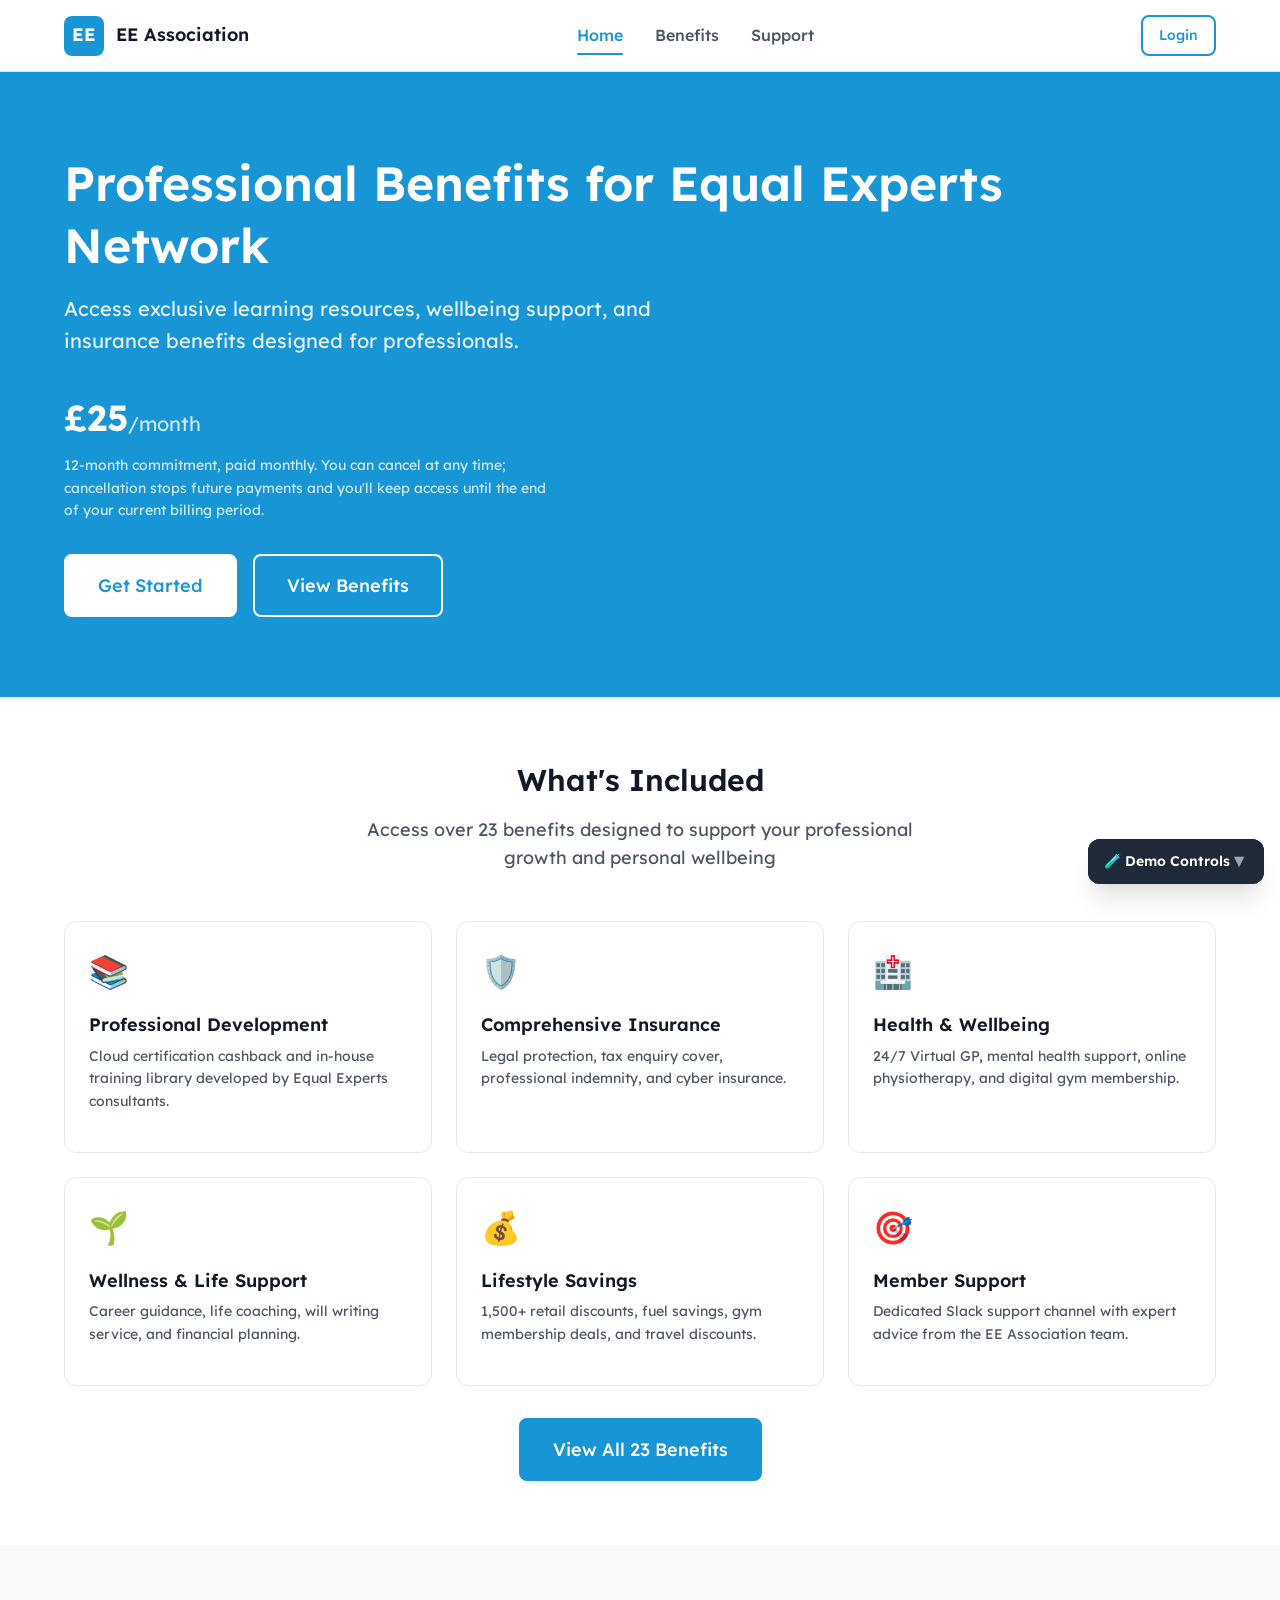
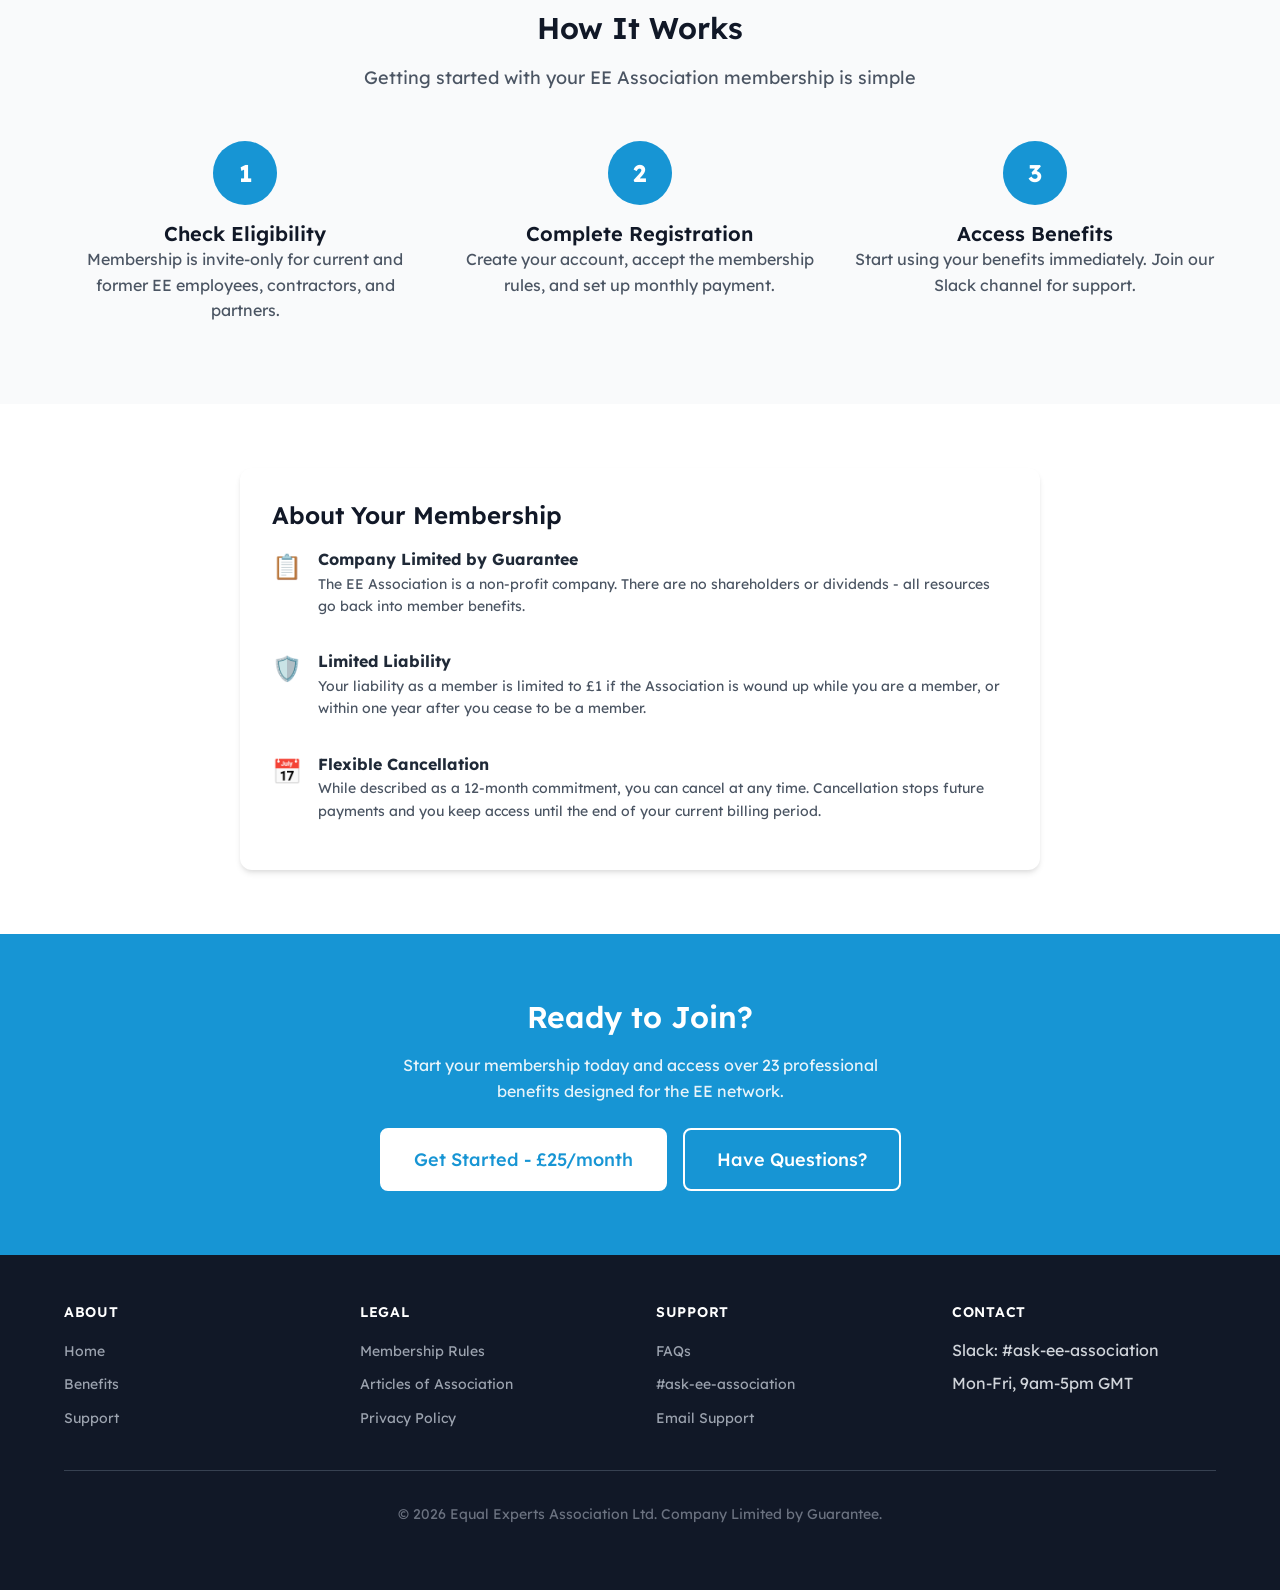
==== index.html @ b50eb5bd "Add files via upload" ====
<!DOCTYPE html>
<html lang="en">
<head>
  <meta charset="UTF-8">
  <meta name="viewport" content="width=device-width, initial-scale=1.0">
  <title>Equal Experts Association - Professional Benefits for EE Network</title>
  <link rel="stylesheet" href="css/main.css">
  <link rel="stylesheet" href="css/components.css">
</head>
<body>
  <!-- Navigation -->
  <nav class="nav">
    <div class="nav-container">
      <a href="index.html" class="nav-logo">
        <div class="nav-logo-icon">EE</div>
        <span>EE Association</span>
      </a>
      
      <button class="nav-toggle" aria-label="Toggle menu">
        <span></span>
        <span></span>
        <span></span>
      </button>
      
      <!-- Public Navigation -->
      <ul class="nav-menu" id="publicNav">
        <li><a href="index.html" class="nav-link active">Home</a></li>
        <li><a href="benefits.html" class="nav-link">Benefits</a></li>
        <li><a href="support.html" class="nav-link">Support</a></li>
      </ul>
      
      <!-- Member Navigation -->
      <ul class="nav-menu" id="memberNav" style="display: none;">
        <li><a href="dashboard.html" class="nav-link">Dashboard</a></li>
        <li><a href="benefits.html" class="nav-link">Benefits</a></li>
        <li><a href="account.html" class="nav-link">Account</a></li>
        <li><a href="support.html" class="nav-link">Support</a></li>
        <li id="adminLink" style="display: none;"><a href="admin.html" class="nav-link">Admin</a></li>
      </ul>
      
      <!-- Suspended Navigation -->
      <ul class="nav-menu" id="suspendedNav" style="display: none;">
        <li><a href="account.html" class="nav-link">Account</a></li>
        <li><a href="support.html" class="nav-link">Support</a></li>
      </ul>
      
      <div class="nav-actions" id="navActions">
        <a href="login.html" class="btn btn-secondary btn-sm">Login</a>
      </div>
    </div>
  </nav>

  <!-- Hero Section -->
  <section class="hero">
    <div class="container">
      <h1>Professional Benefits for Equal Experts Network</h1>
      <p class="subtitle">Access exclusive learning resources, wellbeing support, and insurance benefits designed for professionals.</p>
      
      <div class="hero-price">
        <span class="amount">£25</span><span class="period">/month</span>
        <p class="commitment">12-month commitment, paid monthly. You can cancel at any time; cancellation stops future payments and you'll keep access until the end of your current billing period.</p>
      </div>
      
      <div class="hero-actions">
        <a href="register.html" class="btn btn-white btn-lg">Get Started</a>
        <a href="benefits.html" class="btn btn-outline-white btn-lg">View Benefits</a>
      </div>
    </div>
  </section>

  <!-- Benefits Preview Section -->
  <section class="section" style="background: var(--white);">
    <div class="container">
      <div class="section-header">
        <h2>What's Included</h2>
        <p>Access over 23 benefits designed to support your professional growth and personal wellbeing</p>
      </div>
      
      <div class="grid grid-3" style="gap: var(--space-6);">
        <!-- Professional Development -->
        <div class="benefit-card">
          <div class="benefit-icon">📚</div>
          <h3 class="benefit-title">Professional Development</h3>
          <p class="benefit-description">Cloud certification cashback and in-house training library developed by Equal Experts consultants.</p>
        </div>
        
        <!-- Insurance -->
        <div class="benefit-card">
          <div class="benefit-icon">🛡️</div>
          <h3 class="benefit-title">Comprehensive Insurance</h3>
          <p class="benefit-description">Legal protection, tax enquiry cover, professional indemnity, and cyber insurance.</p>
        </div>
        
        <!-- Health & Wellbeing -->
        <div class="benefit-card">
          <div class="benefit-icon">🏥</div>
          <h3 class="benefit-title">Health & Wellbeing</h3>
          <p class="benefit-description">24/7 Virtual GP, mental health support, online physiotherapy, and digital gym membership.</p>
        </div>
        
        <!-- Wellness & Life Support -->
        <div class="benefit-card">
          <div class="benefit-icon">🌱</div>
          <h3 class="benefit-title">Wellness & Life Support</h3>
          <p class="benefit-description">Career guidance, life coaching, will writing service, and financial planning.</p>
        </div>
        
        <!-- Lifestyle Savings -->
        <div class="benefit-card">
          <div class="benefit-icon">💰</div>
          <h3 class="benefit-title">Lifestyle Savings</h3>
          <p class="benefit-description">1,500+ retail discounts, fuel savings, gym membership deals, and travel discounts.</p>
        </div>
        
        <!-- Member Support -->
        <div class="benefit-card">
          <div class="benefit-icon">🎯</div>
          <h3 class="benefit-title">Member Support</h3>
          <p class="benefit-description">Dedicated Slack support channel with expert advice from the EE Association team.</p>
        </div>
      </div>
      
      <div class="text-center mt-8">
        <a href="benefits.html" class="btn btn-primary btn-lg">View All 23 Benefits</a>
      </div>
    </div>
  </section>

  <!-- How It Works Section -->
  <section class="section" style="background: var(--gray-50);">
    <div class="container">
      <div class="section-header">
        <h2>How It Works</h2>
        <p>Getting started with your EE Association membership is simple</p>
      </div>
      
      <div class="grid grid-3" style="gap: var(--space-8);">
        <div class="text-center">
          <div style="width: 64px; height: 64px; background: var(--ee-blue); color: white; border-radius: var(--radius-full); display: flex; align-items: center; justify-content: center; margin: 0 auto var(--space-4); font-size: var(--font-size-2xl); font-weight: var(--font-bold);">1</div>
          <h4>Check Eligibility</h4>
          <p class="text-gray">Membership is invite-only for current and former EE employees, contractors, and partners.</p>
        </div>
        
        <div class="text-center">
          <div style="width: 64px; height: 64px; background: var(--ee-blue); color: white; border-radius: var(--radius-full); display: flex; align-items: center; justify-content: center; margin: 0 auto var(--space-4); font-size: var(--font-size-2xl); font-weight: var(--font-bold);">2</div>
          <h4>Complete Registration</h4>
          <p class="text-gray">Create your account, accept the membership rules, and set up monthly payment.</p>
        </div>
        
        <div class="text-center">
          <div style="width: 64px; height: 64px; background: var(--ee-blue); color: white; border-radius: var(--radius-full); display: flex; align-items: center; justify-content: center; margin: 0 auto var(--space-4); font-size: var(--font-size-2xl); font-weight: var(--font-bold);">3</div>
          <h4>Access Benefits</h4>
          <p class="text-gray">Start using your benefits immediately. Join our Slack channel for support.</p>
        </div>
      </div>
    </div>
  </section>

  <!-- Membership Info Section -->
  <section class="section" style="background: var(--white);">
    <div class="container">
      <div class="card" style="max-width: 800px; margin: 0 auto;">
        <div class="card-body" style="padding: var(--space-8);">
          <h3 class="mb-4">About Your Membership</h3>
          
          <div style="display: grid; gap: var(--space-4);">
            <div style="display: flex; gap: var(--space-4); align-items: flex-start;">
              <span style="font-size: 1.5rem;">📋</span>
              <div>
                <strong>Company Limited by Guarantee</strong>
                <p class="text-gray text-sm mb-0">The EE Association is a non-profit company. There are no shareholders or dividends - all resources go back into member benefits.</p>
              </div>
            </div>
            
            <div style="display: flex; gap: var(--space-4); align-items: flex-start;">
              <span style="font-size: 1.5rem;">🛡️</span>
              <div>
                <strong>Limited Liability</strong>
                <p class="text-gray text-sm mb-0">Your liability as a member is limited to £1 if the Association is wound up while you are a member, or within one year after you cease to be a member.</p>
              </div>
            </div>
            
            <div style="display: flex; gap: var(--space-4); align-items: flex-start;">
              <span style="font-size: 1.5rem;">📅</span>
              <div>
                <strong>Flexible Cancellation</strong>
                <p class="text-gray text-sm mb-0">While described as a 12-month commitment, you can cancel at any time. Cancellation stops future payments and you keep access until the end of your current billing period.</p>
              </div>
            </div>
          </div>
        </div>
      </div>
    </div>
  </section>

  <!-- CTA Section -->
  <section class="section" style="background: var(--ee-blue); color: var(--white); text-align: center;">
    <div class="container">
      <h2 style="color: white; margin-bottom: var(--space-4);">Ready to Join?</h2>
      <p style="opacity: 0.9; margin-bottom: var(--space-6); max-width: 500px; margin-left: auto; margin-right: auto;">Start your membership today and access over 23 professional benefits designed for the EE network.</p>
      <div style="display: flex; gap: var(--space-4); justify-content: center; flex-wrap: wrap;">
        <a href="register.html" class="btn btn-white btn-lg">Get Started - £25/month</a>
        <a href="support.html" class="btn btn-outline-white btn-lg">Have Questions?</a>
      </div>
    </div>
  </section>

  <!-- Footer -->
  <footer class="footer">
    <div class="container">
      <div class="footer-content">
        <div class="footer-section">
          <h4>About</h4>
          <ul class="footer-links">
            <li><a href="index.html">Home</a></li>
            <li><a href="benefits.html">Benefits</a></li>
            <li><a href="support.html">Support</a></li>
          </ul>
        </div>
        <div class="footer-section">
          <h4>Legal</h4>
          <ul class="footer-links">
            <li><a href="#">Membership Rules</a></li>
            <li><a href="#">Articles of Association</a></li>
            <li><a href="#">Privacy Policy</a></li>
          </ul>
        </div>
        <div class="footer-section">
          <h4>Support</h4>
          <ul class="footer-links">
            <li><a href="support.html">FAQs</a></li>
            <li><a href="#">#ask-ee-association</a></li>
            <li><a href="mailto:support@ee-association.com">Email Support</a></li>
          </ul>
        </div>
        <div class="footer-section">
          <h4>Contact</h4>
          <ul class="footer-links">
            <li>Slack: #ask-ee-association</li>
            <li>Mon-Fri, 9am-5pm GMT</li>
          </ul>
        </div>
      </div>
      <div class="footer-bottom">
        <p>&copy; 2026 Equal Experts Association Ltd. Company Limited by Guarantee.</p>
      </div>
    </div>
  </footer>

  <!-- Scripts -->
  <script src="js/mock-data.js"></script>
  <script src="js/store.js"></script>
  <script src="js/auth.js"></script>
  <script src="js/nav.js"></script>
  <script src="js/demo-controls.js"></script>
</body>
</html>
---- css/main.css ----
/* ==========================================================================
   Equal Experts Association - Design System
   Primary Color: #1795D4 (EE Blue)
   Typography: Lexend font family
   ========================================================================== */

/* Google Fonts Import */
@import url('https://fonts.googleapis.com/css2?family=Lexend:wght@300;400;500;600;700&display=swap');

/* CSS Variables */
:root {
  /* Brand Colors */
  --ee-blue: #1795D4;
  --ee-blue-dark: #1276a8;
  --ee-blue-light: #e8f4fb;
  --ee-blue-hover: #1580bc;
  
  /* Status Colors */
  --status-active: #1a1a1a;
  --status-active-text: #ffffff;
  --status-past-due: #fbbf24;
  --status-past-due-text: #1a1a1a;
  --status-suspended: #ef4444;
  --status-suspended-text: #ffffff;
  --status-cancelled: #6b7280;
  --status-cancelled-text: #ffffff;
  --status-inactive: #9ca3af;
  --status-inactive-text: #ffffff;
  
  /* Neutral Colors */
  --white: #ffffff;
  --gray-50: #f9fafb;
  --gray-100: #f3f4f6;
  --gray-200: #e5e7eb;
  --gray-300: #d1d5db;
  --gray-400: #9ca3af;
  --gray-500: #6b7280;
  --gray-600: #4b5563;
  --gray-700: #374151;
  --gray-800: #1f2937;
  --gray-900: #111827;
  --black: #000000;
  
  /* Semantic Colors */
  --success: #10b981;
  --success-light: #d1fae5;
  --warning: #f59e0b;
  --warning-light: #fef3c7;
  --error: #ef4444;
  --error-light: #fee2e2;
  --info: #3b82f6;
  --info-light: #dbeafe;
  
  /* Typography */
  --font-family: 'Lexend', -apple-system, BlinkMacSystemFont, 'Segoe UI', sans-serif;
  --font-size-xs: 0.75rem;
  --font-size-sm: 0.875rem;
  --font-size-base: 1rem;
  --font-size-lg: 1.125rem;
  --font-size-xl: 1.25rem;
  --font-size-2xl: 1.5rem;
  --font-size-3xl: 1.875rem;
  --font-size-4xl: 2.25rem;
  --font-size-5xl: 3rem;
  
  /* Font Weights */
  --font-light: 300;
  --font-normal: 400;
  --font-medium: 500;
  --font-semibold: 600;
  --font-bold: 700;
  
  /* Spacing */
  --space-1: 0.25rem;
  --space-2: 0.5rem;
  --space-3: 0.75rem;
  --space-4: 1rem;
  --space-5: 1.25rem;
  --space-6: 1.5rem;
  --space-8: 2rem;
  --space-10: 2.5rem;
  --space-12: 3rem;
  --space-16: 4rem;
  --space-20: 5rem;
  --space-24: 6rem;
  
  /* Border Radius */
  --radius-sm: 0.25rem;
  --radius-md: 0.375rem;
  --radius-lg: 0.5rem;
  --radius-xl: 0.75rem;
  --radius-2xl: 1rem;
  --radius-full: 9999px;
  
  /* Shadows */
  --shadow-sm: 0 1px 2px 0 rgba(0, 0, 0, 0.05);
  --shadow-md: 0 4px 6px -1px rgba(0, 0, 0, 0.1), 0 2px 4px -1px rgba(0, 0, 0, 0.06);
  --shadow-lg: 0 10px 15px -3px rgba(0, 0, 0, 0.1), 0 4px 6px -2px rgba(0, 0, 0, 0.05);
  --shadow-xl: 0 20px 25px -5px rgba(0, 0, 0, 0.1), 0 10px 10px -5px rgba(0, 0, 0, 0.04);
  
  /* Transitions */
  --transition-fast: 150ms ease;
  --transition-base: 200ms ease;
  --transition-slow: 300ms ease;
  
  /* Layout */
  --max-width: 1200px;
  --nav-height: 72px;
}

/* Reset & Base Styles */
*, *::before, *::after {
  box-sizing: border-box;
  margin: 0;
  padding: 0;
}

html {
  font-size: 16px;
  scroll-behavior: smooth;
}

body {
  font-family: var(--font-family);
  font-size: var(--font-size-base);
  font-weight: var(--font-normal);
  line-height: 1.6;
  color: var(--gray-800);
  background-color: var(--gray-50);
  min-height: 100vh;
}

/* Typography */
h1, h2, h3, h4, h5, h6 {
  font-weight: var(--font-semibold);
  line-height: 1.3;
  color: var(--gray-900);
}

h1 { font-size: var(--font-size-4xl); }
h2 { font-size: var(--font-size-3xl); }
h3 { font-size: var(--font-size-2xl); }
h4 { font-size: var(--font-size-xl); }
h5 { font-size: var(--font-size-lg); }
h6 { font-size: var(--font-size-base); }

p {
  margin-bottom: var(--space-4);
}

a {
  color: var(--ee-blue);
  text-decoration: none;
  transition: color var(--transition-fast);
}

a:hover {
  color: var(--ee-blue-dark);
  text-decoration: underline;
}

/* Container */
.container {
  width: 100%;
  max-width: var(--max-width);
  margin: 0 auto;
  padding: 0 var(--space-6);
}

/* Navigation */
.nav {
  position: sticky;
  top: 0;
  background: var(--white);
  border-bottom: 1px solid var(--gray-200);
  height: var(--nav-height);
  z-index: 100;
}

.nav-container {
  display: flex;
  align-items: center;
  justify-content: space-between;
  height: 100%;
  max-width: var(--max-width);
  margin: 0 auto;
  padding: 0 var(--space-6);
}

.nav-logo {
  display: flex;
  align-items: center;
  gap: var(--space-3);
  font-size: var(--font-size-lg);
  font-weight: var(--font-semibold);
  color: var(--gray-900);
  text-decoration: none;
}

.nav-logo:hover {
  text-decoration: none;
  color: var(--gray-900);
}

.nav-logo-icon {
  width: 40px;
  height: 40px;
  background: var(--ee-blue);
  border-radius: var(--radius-lg);
  display: flex;
  align-items: center;
  justify-content: center;
  color: white;
  font-weight: var(--font-bold);
  font-size: var(--font-size-lg);
}

.nav-menu {
  display: flex;
  align-items: center;
  gap: var(--space-8);
  list-style: none;
}

.nav-link {
  color: var(--gray-600);
  font-weight: var(--font-medium);
  padding: var(--space-2) 0;
  position: relative;
  text-decoration: none;
}

.nav-link:hover,
.nav-link.active {
  color: var(--ee-blue);
  text-decoration: none;
}

.nav-link.active::after {
  content: '';
  position: absolute;
  bottom: -2px;
  left: 0;
  right: 0;
  height: 2px;
  background: var(--ee-blue);
  border-radius: var(--radius-full);
}

.nav-actions {
  display: flex;
  align-items: center;
  gap: var(--space-4);
}

/* Mobile Navigation */
.nav-toggle {
  display: none;
  background: none;
  border: none;
  cursor: pointer;
  padding: var(--space-2);
}

.nav-toggle span {
  display: block;
  width: 24px;
  height: 2px;
  background: var(--gray-700);
  margin: 6px 0;
  transition: var(--transition-base);
}

@media (max-width: 768px) {
  .nav-toggle {
    display: block;
  }
  
  .nav-menu {
    display: none;
    position: absolute;
    top: var(--nav-height);
    left: 0;
    right: 0;
    background: var(--white);
    flex-direction: column;
    padding: var(--space-4);
    border-bottom: 1px solid var(--gray-200);
    box-shadow: var(--shadow-lg);
  }
  
  .nav-menu.active {
    display: flex;
  }
  
  .nav-actions {
    display: none;
  }
  
  .nav-actions.active {
    display: flex;
    flex-direction: column;
    width: 100%;
    padding: var(--space-4);
    border-top: 1px solid var(--gray-200);
  }
}

/* Page Layout */
.page {
  min-height: calc(100vh - var(--nav-height));
}

.page-header {
  background: var(--white);
  border-bottom: 1px solid var(--gray-200);
  padding: var(--space-8) 0;
}

.page-header h1 {
  margin-bottom: var(--space-2);
}

.page-header .subtitle {
  color: var(--gray-600);
  font-size: var(--font-size-lg);
}

.page-content {
  padding: var(--space-8) 0;
}

/* Sections */
.section {
  padding: var(--space-16) 0;
}

.section-header {
  text-align: center;
  margin-bottom: var(--space-12);
}

.section-header h2 {
  margin-bottom: var(--space-4);
}

.section-header p {
  color: var(--gray-600);
  font-size: var(--font-size-lg);
  max-width: 600px;
  margin: 0 auto;
}

/* Footer */
.footer {
  background: var(--gray-900);
  color: var(--gray-300);
  padding: var(--space-12) 0;
  margin-top: auto;
}

.footer-content {
  display: grid;
  grid-template-columns: repeat(auto-fit, minmax(200px, 1fr));
  gap: var(--space-8);
}

.footer-section h4 {
  color: var(--white);
  margin-bottom: var(--space-4);
  font-size: var(--font-size-sm);
  text-transform: uppercase;
  letter-spacing: 0.05em;
}

.footer-links {
  list-style: none;
}

.footer-links li {
  margin-bottom: var(--space-2);
}

.footer-links a {
  color: var(--gray-400);
  font-size: var(--font-size-sm);
}

.footer-links a:hover {
  color: var(--white);
}

.footer-bottom {
  margin-top: var(--space-8);
  padding-top: var(--space-8);
  border-top: 1px solid var(--gray-700);
  text-align: center;
  font-size: var(--font-size-sm);
  color: var(--gray-500);
}

/* Utility Classes */
.text-center { text-align: center; }
.text-left { text-align: left; }
.text-right { text-align: right; }

.text-sm { font-size: var(--font-size-sm); }
.text-base { font-size: var(--font-size-base); }
.text-lg { font-size: var(--font-size-lg); }
.text-xl { font-size: var(--font-size-xl); }

.text-gray { color: var(--gray-600); }
.text-muted { color: var(--gray-500); }
.text-white { color: var(--white); }
.text-blue { color: var(--ee-blue); }
.text-success { color: var(--success); }
.text-warning { color: var(--warning); }
.text-error { color: var(--error); }

.font-light { font-weight: var(--font-light); }
.font-normal { font-weight: var(--font-normal); }
.font-medium { font-weight: var(--font-medium); }
.font-semibold { font-weight: var(--font-semibold); }
.font-bold { font-weight: var(--font-bold); }

.mt-1 { margin-top: var(--space-1); }
.mt-2 { margin-top: var(--space-2); }
.mt-4 { margin-top: var(--space-4); }
.mt-6 { margin-top: var(--space-6); }
.mt-8 { margin-top: var(--space-8); }

.mb-1 { margin-bottom: var(--space-1); }
.mb-2 { margin-bottom: var(--space-2); }
.mb-4 { margin-bottom: var(--space-4); }
.mb-6 { margin-bottom: var(--space-6); }
.mb-8 { margin-bottom: var(--space-8); }

.hidden { display: none !important; }
.visible { display: block !important; }

.sr-only {
  position: absolute;
  width: 1px;
  height: 1px;
  padding: 0;
  margin: -1px;
  overflow: hidden;
  clip: rect(0, 0, 0, 0);
  white-space: nowrap;
  border: 0;
}
---- css/components.css ----
/* ==========================================================================
   Equal Experts Association - UI Components
   ========================================================================== */

/* ==========================================================================
   Buttons
   ========================================================================== */

.btn {
  display: inline-flex;
  align-items: center;
  justify-content: center;
  gap: var(--space-2);
  padding: var(--space-3) var(--space-6);
  font-family: var(--font-family);
  font-size: var(--font-size-base);
  font-weight: var(--font-medium);
  line-height: 1.5;
  text-decoration: none;
  border: 2px solid transparent;
  border-radius: var(--radius-lg);
  cursor: pointer;
  transition: all var(--transition-fast);
  white-space: nowrap;
}

.btn:hover {
  text-decoration: none;
}

.btn:disabled {
  opacity: 0.6;
  cursor: not-allowed;
}

/* Primary Button */
.btn-primary {
  background: var(--ee-blue);
  color: var(--white);
  border-color: var(--ee-blue);
}

.btn-primary:hover:not(:disabled) {
  background: var(--ee-blue-dark);
  border-color: var(--ee-blue-dark);
  color: var(--white);
}

/* Secondary Button */
.btn-secondary {
  background: var(--white);
  color: var(--ee-blue);
  border-color: var(--ee-blue);
}

.btn-secondary:hover:not(:disabled) {
  background: var(--ee-blue-light);
  color: var(--ee-blue);
}

/* Outline Button */
.btn-outline {
  background: transparent;
  color: var(--gray-700);
  border-color: var(--gray-300);
}

.btn-outline:hover:not(:disabled) {
  background: var(--gray-100);
  border-color: var(--gray-400);
  color: var(--gray-700);
}

/* White Button (for dark backgrounds) */
.btn-white {
  background: var(--white);
  color: var(--ee-blue);
  border-color: var(--white);
}

.btn-white:hover:not(:disabled) {
  background: var(--gray-100);
  border-color: var(--gray-100);
  color: var(--ee-blue);
}

/* Outline White Button */
.btn-outline-white {
  background: transparent;
  color: var(--white);
  border-color: var(--white);
}

.btn-outline-white:hover:not(:disabled) {
  background: rgba(255, 255, 255, 0.1);
  color: var(--white);
}

/* Danger Button */
.btn-danger {
  background: var(--error);
  color: var(--white);
  border-color: var(--error);
}

.btn-danger:hover:not(:disabled) {
  background: #dc2626;
  border-color: #dc2626;
  color: var(--white);
}

/* Button Sizes */
.btn-sm {
  padding: var(--space-2) var(--space-4);
  font-size: var(--font-size-sm);
}

.btn-lg {
  padding: var(--space-4) var(--space-8);
  font-size: var(--font-size-lg);
}

.btn-block {
  display: flex;
  width: 100%;
}

/* ==========================================================================
   Cards
   ========================================================================== */

.card {
  background: var(--white);
  border-radius: var(--radius-xl);
  box-shadow: var(--shadow-md);
  overflow: hidden;
}

.card-header {
  padding: var(--space-6);
  border-bottom: 1px solid var(--gray-200);
}

.card-header h3 {
  margin: 0;
}

.card-body {
  padding: var(--space-6);
}

.card-footer {
  padding: var(--space-6);
  border-top: 1px solid var(--gray-200);
  background: var(--gray-50);
}

/* Card Variants */
.card-bordered {
  box-shadow: none;
  border: 1px solid var(--gray-200);
}

.card-flat {
  box-shadow: none;
  background: var(--gray-50);
}

/* ==========================================================================
   Status Badges
   ========================================================================== */

.badge {
  display: inline-flex;
  align-items: center;
  padding: var(--space-1) var(--space-3);
  font-size: var(--font-size-xs);
  font-weight: var(--font-semibold);
  text-transform: uppercase;
  letter-spacing: 0.05em;
  border-radius: var(--radius-full);
}

.badge-active {
  background: var(--status-active);
  color: var(--status-active-text);
}

.badge-past-due {
  background: var(--status-past-due);
  color: var(--status-past-due-text);
}

.badge-suspended {
  background: var(--status-suspended);
  color: var(--status-suspended-text);
}

.badge-cancelled {
  background: var(--status-cancelled);
  color: var(--status-cancelled-text);
}

.badge-inactive {
  background: var(--status-inactive);
  color: var(--status-inactive-text);
}

.badge-info {
  background: var(--info-light);
  color: var(--info);
}

.badge-success {
  background: var(--success-light);
  color: var(--success);
}

.badge-warning {
  background: var(--warning-light);
  color: var(--warning);
}

.badge-error {
  background: var(--error-light);
  color: var(--error);
}

/* ==========================================================================
   Forms
   ========================================================================== */

.form-group {
  margin-bottom: var(--space-6);
}

.form-label {
  display: block;
  margin-bottom: var(--space-2);
  font-weight: var(--font-medium);
  color: var(--gray-700);
}

.form-label .required {
  color: var(--error);
  margin-left: var(--space-1);
}

.form-input,
.form-select,
.form-textarea {
  width: 100%;
  padding: var(--space-3) var(--space-4);
  font-family: var(--font-family);
  font-size: var(--font-size-base);
  color: var(--gray-800);
  background: var(--white);
  border: 1px solid var(--gray-300);
  border-radius: var(--radius-lg);
  transition: border-color var(--transition-fast), box-shadow var(--transition-fast);
}

.form-input:focus,
.form-select:focus,
.form-textarea:focus {
  outline: none;
  border-color: var(--ee-blue);
  box-shadow: 0 0 0 3px rgba(23, 149, 212, 0.15);
}

.form-input::placeholder {
  color: var(--gray-400);
}

.form-input.error,
.form-select.error,
.form-textarea.error {
  border-color: var(--error);
}

.form-input.error:focus,
.form-select.error:focus,
.form-textarea.error:focus {
  box-shadow: 0 0 0 3px rgba(239, 68, 68, 0.15);
}

.form-textarea {
  min-height: 120px;
  resize: vertical;
}

.form-select {
  appearance: none;
  background-image: url("data:image/svg+xml,%3Csvg xmlns='http://www.w3.org/2000/svg' width='12' height='12' viewBox='0 0 12 12'%3E%3Cpath fill='%236b7280' d='M2 4l4 4 4-4'/%3E%3C/svg%3E");
  background-repeat: no-repeat;
  background-position: right var(--space-4) center;
  padding-right: var(--space-10);
}

.form-hint {
  margin-top: var(--space-2);
  font-size: var(--font-size-sm);
  color: var(--gray-500);
}

.form-error {
  margin-top: var(--space-2);
  font-size: var(--font-size-sm);
  color: var(--error);
}

/* Checkbox & Radio */
.form-check {
  display: flex;
  align-items: flex-start;
  gap: var(--space-3);
  margin-bottom: var(--space-3);
}

.form-check-input {
  width: 20px;
  height: 20px;
  margin-top: 2px;
  accent-color: var(--ee-blue);
  cursor: pointer;
  flex-shrink: 0;
}

.form-check-label {
  font-size: var(--font-size-base);
  color: var(--gray-700);
  cursor: pointer;
  line-height: 1.5;
}

/* Password Toggle */
.password-wrapper {
  position: relative;
}

.password-toggle {
  position: absolute;
  right: var(--space-4);
  top: 50%;
  transform: translateY(-50%);
  background: none;
  border: none;
  color: var(--gray-500);
  cursor: pointer;
  padding: var(--space-1);
}

.password-toggle:hover {
  color: var(--gray-700);
}

/* Form Row */
.form-row {
  display: grid;
  grid-template-columns: repeat(auto-fit, minmax(200px, 1fr));
  gap: var(--space-6);
}

/* ==========================================================================
   Alerts
   ========================================================================== */

.alert {
  display: flex;
  align-items: flex-start;
  gap: var(--space-3);
  padding: var(--space-4) var(--space-5);
  border-radius: var(--radius-lg);
  margin-bottom: var(--space-4);
}

.alert-icon {
  font-size: var(--font-size-xl);
  flex-shrink: 0;
}

.alert-content {
  flex: 1;
}

.alert-title {
  font-weight: var(--font-semibold);
  margin-bottom: var(--space-1);
}

.alert-message {
  font-size: var(--font-size-sm);
  margin: 0;
}

.alert-info {
  background: var(--info-light);
  color: var(--gray-800);
  border: 1px solid #93c5fd;
}

.alert-success {
  background: var(--success-light);
  color: var(--gray-800);
  border: 1px solid #6ee7b7;
}

.alert-warning {
  background: var(--warning-light);
  color: var(--gray-800);
  border: 1px solid #fcd34d;
}

.alert-error {
  background: var(--error-light);
  color: var(--gray-800);
  border: 1px solid #fca5a5;
}

/* ==========================================================================
   Tables
   ========================================================================== */

.table-wrapper {
  overflow-x: auto;
  border-radius: var(--radius-lg);
  border: 1px solid var(--gray-200);
}

.table {
  width: 100%;
  border-collapse: collapse;
  background: var(--white);
}

.table th,
.table td {
  padding: var(--space-4);
  text-align: left;
  border-bottom: 1px solid var(--gray-200);
}

.table th {
  background: var(--gray-50);
  font-weight: var(--font-semibold);
  font-size: var(--font-size-sm);
  color: var(--gray-600);
  text-transform: uppercase;
  letter-spacing: 0.05em;
}

.table tr:last-child td {
  border-bottom: none;
}

.table tr:hover {
  background: var(--gray-50);
}

.table-striped tr:nth-child(even) {
  background: var(--gray-50);
}

/* ==========================================================================
   Tabs
   ========================================================================== */

.tabs {
  border-bottom: 1px solid var(--gray-200);
  display: flex;
  gap: var(--space-1);
  overflow-x: auto;
}

.tab {
  padding: var(--space-4) var(--space-6);
  font-weight: var(--font-medium);
  color: var(--gray-500);
  background: none;
  border: none;
  border-bottom: 2px solid transparent;
  cursor: pointer;
  transition: all var(--transition-fast);
  white-space: nowrap;
}

.tab:hover {
  color: var(--gray-700);
}

.tab.active {
  color: var(--ee-blue);
  border-bottom-color: var(--ee-blue);
}

.tab-content {
  display: none;
  padding: var(--space-6) 0;
}

.tab-content.active {
  display: block;
}

/* ==========================================================================
   Accordion / FAQ
   ========================================================================== */

.accordion {
  border: 1px solid var(--gray-200);
  border-radius: var(--radius-lg);
  overflow: hidden;
}

.accordion-item {
  border-bottom: 1px solid var(--gray-200);
}

.accordion-item:last-child {
  border-bottom: none;
}

.accordion-header {
  width: 100%;
  display: flex;
  align-items: center;
  justify-content: space-between;
  padding: var(--space-5) var(--space-6);
  background: var(--white);
  border: none;
  cursor: pointer;
  text-align: left;
  font-family: var(--font-family);
  font-size: var(--font-size-base);
  font-weight: var(--font-medium);
  color: var(--gray-800);
  transition: background var(--transition-fast);
}

.accordion-header:hover {
  background: var(--gray-50);
}

.accordion-icon {
  font-size: var(--font-size-lg);
  color: var(--gray-400);
  transition: transform var(--transition-fast);
}

.accordion-item.active .accordion-icon {
  transform: rotate(180deg);
}

.accordion-body {
  display: none;
  padding: 0 var(--space-6) var(--space-5);
  color: var(--gray-600);
}

.accordion-item.active .accordion-body {
  display: block;
}

/* ==========================================================================
   Modal
   ========================================================================== */

.modal-overlay {
  position: fixed;
  inset: 0;
  background: rgba(0, 0, 0, 0.5);
  display: flex;
  align-items: center;
  justify-content: center;
  padding: var(--space-4);
  z-index: 1000;
  opacity: 0;
  visibility: hidden;
  transition: all var(--transition-base);
}

.modal-overlay.active {
  opacity: 1;
  visibility: visible;
}

.modal {
  background: var(--white);
  border-radius: var(--radius-xl);
  box-shadow: var(--shadow-xl);
  max-width: 500px;
  width: 100%;
  max-height: 90vh;
  overflow: auto;
  transform: translateY(-20px);
  transition: transform var(--transition-base);
}

.modal-overlay.active .modal {
  transform: translateY(0);
}

.modal-header {
  display: flex;
  align-items: center;
  justify-content: space-between;
  padding: var(--space-5) var(--space-6);
  border-bottom: 1px solid var(--gray-200);
}

.modal-header h3 {
  margin: 0;
}

.modal-close {
  background: none;
  border: none;
  font-size: var(--font-size-xl);
  color: var(--gray-400);
  cursor: pointer;
  padding: var(--space-1);
  line-height: 1;
}

.modal-close:hover {
  color: var(--gray-600);
}

.modal-body {
  padding: var(--space-6);
}

.modal-footer {
  display: flex;
  justify-content: flex-end;
  gap: var(--space-3);
  padding: var(--space-5) var(--space-6);
  border-top: 1px solid var(--gray-200);
  background: var(--gray-50);
}

/* ==========================================================================
   Checklist
   ========================================================================== */

.checklist {
  list-style: none;
}

.checklist-item {
  display: flex;
  align-items: flex-start;
  gap: var(--space-4);
  padding: var(--space-4);
  border-radius: var(--radius-lg);
  transition: background var(--transition-fast);
}

.checklist-item:hover {
  background: var(--gray-50);
}

.checklist-checkbox {
  width: 24px;
  height: 24px;
  border: 2px solid var(--gray-300);
  border-radius: var(--radius-md);
  display: flex;
  align-items: center;
  justify-content: center;
  flex-shrink: 0;
  cursor: pointer;
  transition: all var(--transition-fast);
  background: var(--white);
}

.checklist-checkbox:hover {
  border-color: var(--ee-blue);
}

.checklist-item.completed .checklist-checkbox {
  background: var(--ee-blue);
  border-color: var(--ee-blue);
  color: var(--white);
}

.checklist-content {
  flex: 1;
}

.checklist-title {
  font-weight: var(--font-medium);
  color: var(--gray-800);
  margin-bottom: var(--space-1);
}

.checklist-item.completed .checklist-title {
  text-decoration: line-through;
  color: var(--gray-500);
}

.checklist-description {
  font-size: var(--font-size-sm);
  color: var(--gray-500);
}

/* ==========================================================================
   Stats / Metrics Grid
   ========================================================================== */

.stats-grid {
  display: grid;
  grid-template-columns: repeat(auto-fit, minmax(150px, 1fr));
  gap: var(--space-4);
}

.stat-item {
  text-align: center;
  padding: var(--space-4);
}

.stat-value {
  font-size: var(--font-size-2xl);
  font-weight: var(--font-bold);
  color: var(--gray-900);
}

.stat-label {
  font-size: var(--font-size-sm);
  color: var(--gray-500);
  margin-top: var(--space-1);
}

/* Info Grid (Key-Value pairs) */
.info-grid {
  display: grid;
  grid-template-columns: auto 1fr;
  gap: var(--space-3) var(--space-6);
  align-items: baseline;
}

.info-label {
  font-size: var(--font-size-sm);
  color: var(--gray-500);
  font-weight: var(--font-medium);
}

.info-value {
  font-weight: var(--font-medium);
  color: var(--gray-800);
}

/* ==========================================================================
   Benefit Cards
   ========================================================================== */

.benefit-card {
  background: var(--white);
  border: 1px solid var(--gray-200);
  border-radius: var(--radius-xl);
  padding: var(--space-6);
  transition: all var(--transition-base);
}

.benefit-card:hover {
  border-color: var(--ee-blue);
  box-shadow: var(--shadow-md);
}

.benefit-icon {
  font-size: 2rem;
  margin-bottom: var(--space-4);
}

.benefit-title {
  font-size: var(--font-size-lg);
  font-weight: var(--font-semibold);
  color: var(--gray-900);
  margin-bottom: var(--space-2);
}

.benefit-description {
  color: var(--gray-600);
  font-size: var(--font-size-sm);
  margin-bottom: var(--space-4);
}

.benefit-details {
  background: var(--ee-blue-light);
  border-radius: var(--radius-lg);
  padding: var(--space-4);
  margin-top: var(--space-4);
}

.benefit-details-title {
  font-size: var(--font-size-sm);
  font-weight: var(--font-semibold);
  color: var(--ee-blue);
  margin-bottom: var(--space-2);
}

.benefit-details p {
  font-size: var(--font-size-sm);
  color: var(--gray-700);
  margin: 0;
}

/* ==========================================================================
   Timeline
   ========================================================================== */

.timeline {
  position: relative;
  padding-left: var(--space-8);
}

.timeline::before {
  content: '';
  position: absolute;
  left: 11px;
  top: 0;
  bottom: 0;
  width: 2px;
  background: var(--gray-200);
}

.timeline-item {
  position: relative;
  padding-bottom: var(--space-6);
}

.timeline-item:last-child {
  padding-bottom: 0;
}

.timeline-dot {
  position: absolute;
  left: calc(-1 * var(--space-8) + 4px);
  width: 16px;
  height: 16px;
  background: var(--white);
  border: 2px solid var(--ee-blue);
  border-radius: var(--radius-full);
}

.timeline-date {
  font-size: var(--font-size-sm);
  color: var(--gray-500);
  margin-bottom: var(--space-1);
}

.timeline-title {
  font-weight: var(--font-semibold);
  color: var(--gray-800);
  margin-bottom: var(--space-2);
}

.timeline-content {
  color: var(--gray-600);
  font-size: var(--font-size-sm);
}

/* ==========================================================================
   Hero Section
   ========================================================================== */

.hero {
  background: var(--ee-blue);
  color: var(--white);
  padding: var(--space-20) 0;
}

.hero h1 {
  color: var(--white);
  font-size: var(--font-size-5xl);
  margin-bottom: var(--space-4);
}

.hero .subtitle {
  font-size: var(--font-size-xl);
  opacity: 0.9;
  margin-bottom: var(--space-8);
  max-width: 600px;
}

.hero-price {
  margin-bottom: var(--space-8);
}

.hero-price .amount {
  font-size: var(--font-size-4xl);
  font-weight: var(--font-bold);
}

.hero-price .period {
  font-size: var(--font-size-xl);
  opacity: 0.8;
}

.hero-price .commitment {
  font-size: var(--font-size-sm);
  opacity: 0.8;
  margin-top: var(--space-2);
  max-width: 500px;
}

.hero-actions {
  display: flex;
  gap: var(--space-4);
  flex-wrap: wrap;
}

@media (max-width: 768px) {
  .hero h1 {
    font-size: var(--font-size-3xl);
  }
  
  .hero .subtitle {
    font-size: var(--font-size-lg);
  }
  
  .hero-price .amount {
    font-size: var(--font-size-3xl);
  }
}

/* ==========================================================================
   Filter Pills
   ========================================================================== */

.filter-pills {
  display: flex;
  flex-wrap: wrap;
  gap: var(--space-2);
  margin-bottom: var(--space-6);
}

.filter-pill {
  padding: var(--space-2) var(--space-4);
  background: var(--gray-100);
  border: 1px solid var(--gray-200);
  border-radius: var(--radius-full);
  font-size: var(--font-size-sm);
  font-weight: var(--font-medium);
  color: var(--gray-600);
  cursor: pointer;
  transition: all var(--transition-fast);
  text-decoration: none;
}

.filter-pill:hover {
  background: var(--gray-200);
  color: var(--gray-800);
  text-decoration: none;
}

.filter-pill.active {
  background: var(--ee-blue);
  border-color: var(--ee-blue);
  color: var(--white);
}

/* ==========================================================================
   Search Input
   ========================================================================== */

.search-wrapper {
  position: relative;
}

.search-icon {
  position: absolute;
  left: var(--space-4);
  top: 50%;
  transform: translateY(-50%);
  color: var(--gray-400);
}

.search-input {
  width: 100%;
  padding: var(--space-3) var(--space-4);
  padding-left: var(--space-12);
  font-family: var(--font-family);
  font-size: var(--font-size-base);
  border: 1px solid var(--gray-300);
  border-radius: var(--radius-lg);
}

.search-input:focus {
  outline: none;
  border-color: var(--ee-blue);
  box-shadow: 0 0 0 3px rgba(23, 149, 212, 0.15);
}

/* ==========================================================================
   Empty State
   ========================================================================== */

.empty-state {
  text-align: center;
  padding: var(--space-16) var(--space-4);
}

.empty-state-icon {
  font-size: 4rem;
  margin-bottom: var(--space-4);
  opacity: 0.5;
}

.empty-state h3 {
  color: var(--gray-700);
  margin-bottom: var(--space-2);
}

.empty-state p {
  color: var(--gray-500);
  margin-bottom: var(--space-6);
}

/* ==========================================================================
   Loading Spinner
   ========================================================================== */

.spinner {
  width: 40px;
  height: 40px;
  border: 3px solid var(--gray-200);
  border-top-color: var(--ee-blue);
  border-radius: 50%;
  animation: spin 0.8s linear infinite;
}

@keyframes spin {
  to { transform: rotate(360deg); }
}

.loading-overlay {
  position: fixed;
  inset: 0;
  background: rgba(255, 255, 255, 0.9);
  display: flex;
  align-items: center;
  justify-content: center;
  z-index: 2000;
}

/* ==========================================================================
   Demo Controls (Floating Panel)
   ========================================================================== */

.demo-controls {
  position: fixed;
  bottom: var(--space-4);
  right: var(--space-4);
  background: var(--gray-900);
  color: var(--white);
  border-radius: var(--radius-xl);
  box-shadow: var(--shadow-xl);
  z-index: 9999;
  max-width: 320px;
  overflow: hidden;
}

.demo-controls-header {
  display: flex;
  align-items: center;
  justify-content: space-between;
  padding: var(--space-3) var(--space-4);
  background: var(--gray-800);
  cursor: pointer;
}

.demo-controls-header h4 {
  color: var(--white);
  margin: 0;
  font-size: var(--font-size-sm);
}

.demo-controls-toggle {
  background: none;
  border: none;
  color: var(--gray-400);
  cursor: pointer;
  padding: 0;
  font-size: var(--font-size-lg);
}

.demo-controls-body {
  padding: var(--space-4);
  display: none;
}

.demo-controls.expanded .demo-controls-body {
  display: block;
}

.demo-controls label {
  display: block;
  font-size: var(--font-size-xs);
  color: var(--gray-400);
  margin-bottom: var(--space-2);
}

.demo-controls select {
  width: 100%;
  padding: var(--space-2) var(--space-3);
  background: var(--gray-800);
  color: var(--white);
  border: 1px solid var(--gray-700);
  border-radius: var(--radius-md);
  font-family: var(--font-family);
  font-size: var(--font-size-sm);
  margin-bottom: var(--space-3);
}

.demo-controls .btn {
  width: 100%;
  margin-top: var(--space-2);
}

/* ==========================================================================
   Responsive Grid
   ========================================================================== */

.grid {
  display: grid;
  gap: var(--space-6);
}

.grid-2 { grid-template-columns: repeat(2, 1fr); }
.grid-3 { grid-template-columns: repeat(3, 1fr); }
.grid-4 { grid-template-columns: repeat(4, 1fr); }
.grid-6 { grid-template-columns: repeat(6, 1fr); }

@media (max-width: 1024px) {
  .grid-4 { grid-template-columns: repeat(2, 1fr); }
  .grid-6 { grid-template-columns: repeat(3, 1fr); }
}

@media (max-width: 768px) {
  .grid-2, .grid-3, .grid-4 { grid-template-columns: 1fr; }
  .grid-6 { grid-template-columns: repeat(2, 1fr); }
}

/* ==========================================================================
   Notice Banner
   ========================================================================== */

.notice-banner {
  background: var(--warning-light);
  border-bottom: 1px solid #fcd34d;
  padding: var(--space-4);
}

.notice-banner.error {
  background: var(--error);
  border-bottom-color: #dc2626;
  color: var(--white);
}

.notice-banner-content {
  display: flex;
  align-items: center;
  gap: var(--space-3);
  max-width: var(--max-width);
  margin: 0 auto;
}

.notice-banner-icon {
  font-size: var(--font-size-xl);
}

.notice-banner p {
  margin: 0;
  flex: 1;
}

.notice-banner .btn {
  flex-shrink: 0;
}

/* ==========================================================================
   Benefit Expandable Section
   ========================================================================== */

.benefit-expandable {
  margin-top: var(--space-4);
  border-top: 1px solid var(--gray-200);
  padding-top: var(--space-4);
}

.benefit-expand-btn {
  display: flex;
  align-items: center;
  gap: var(--space-2);
  width: 100%;
  padding: 0;
  background: none;
  border: none;
  cursor: pointer;
  text-align: left;
  font-family: var(--font-family);
  font-size: var(--font-size-sm);
  font-weight: var(--font-medium);
  color: var(--ee-blue);
  transition: color var(--transition-fast);
}

.benefit-expand-btn:hover {
  color: var(--ee-blue-dark);
}

.benefit-expand-btn.expanded {
  color: var(--ee-blue-dark);
}

.expand-icon {
  font-size: var(--font-size-xs);
  transition: transform var(--transition-fast);
  line-height: 1;
}

.expand-text {
  line-height: 1.5;
}

.benefit-expand-content {
  margin-top: var(--space-3);
  padding-left: var(--space-5);
  color: var(--gray-600);
  font-size: var(--font-size-sm);
  line-height: 1.6;
}

.benefit-expand-content p {
  margin: 0;
}
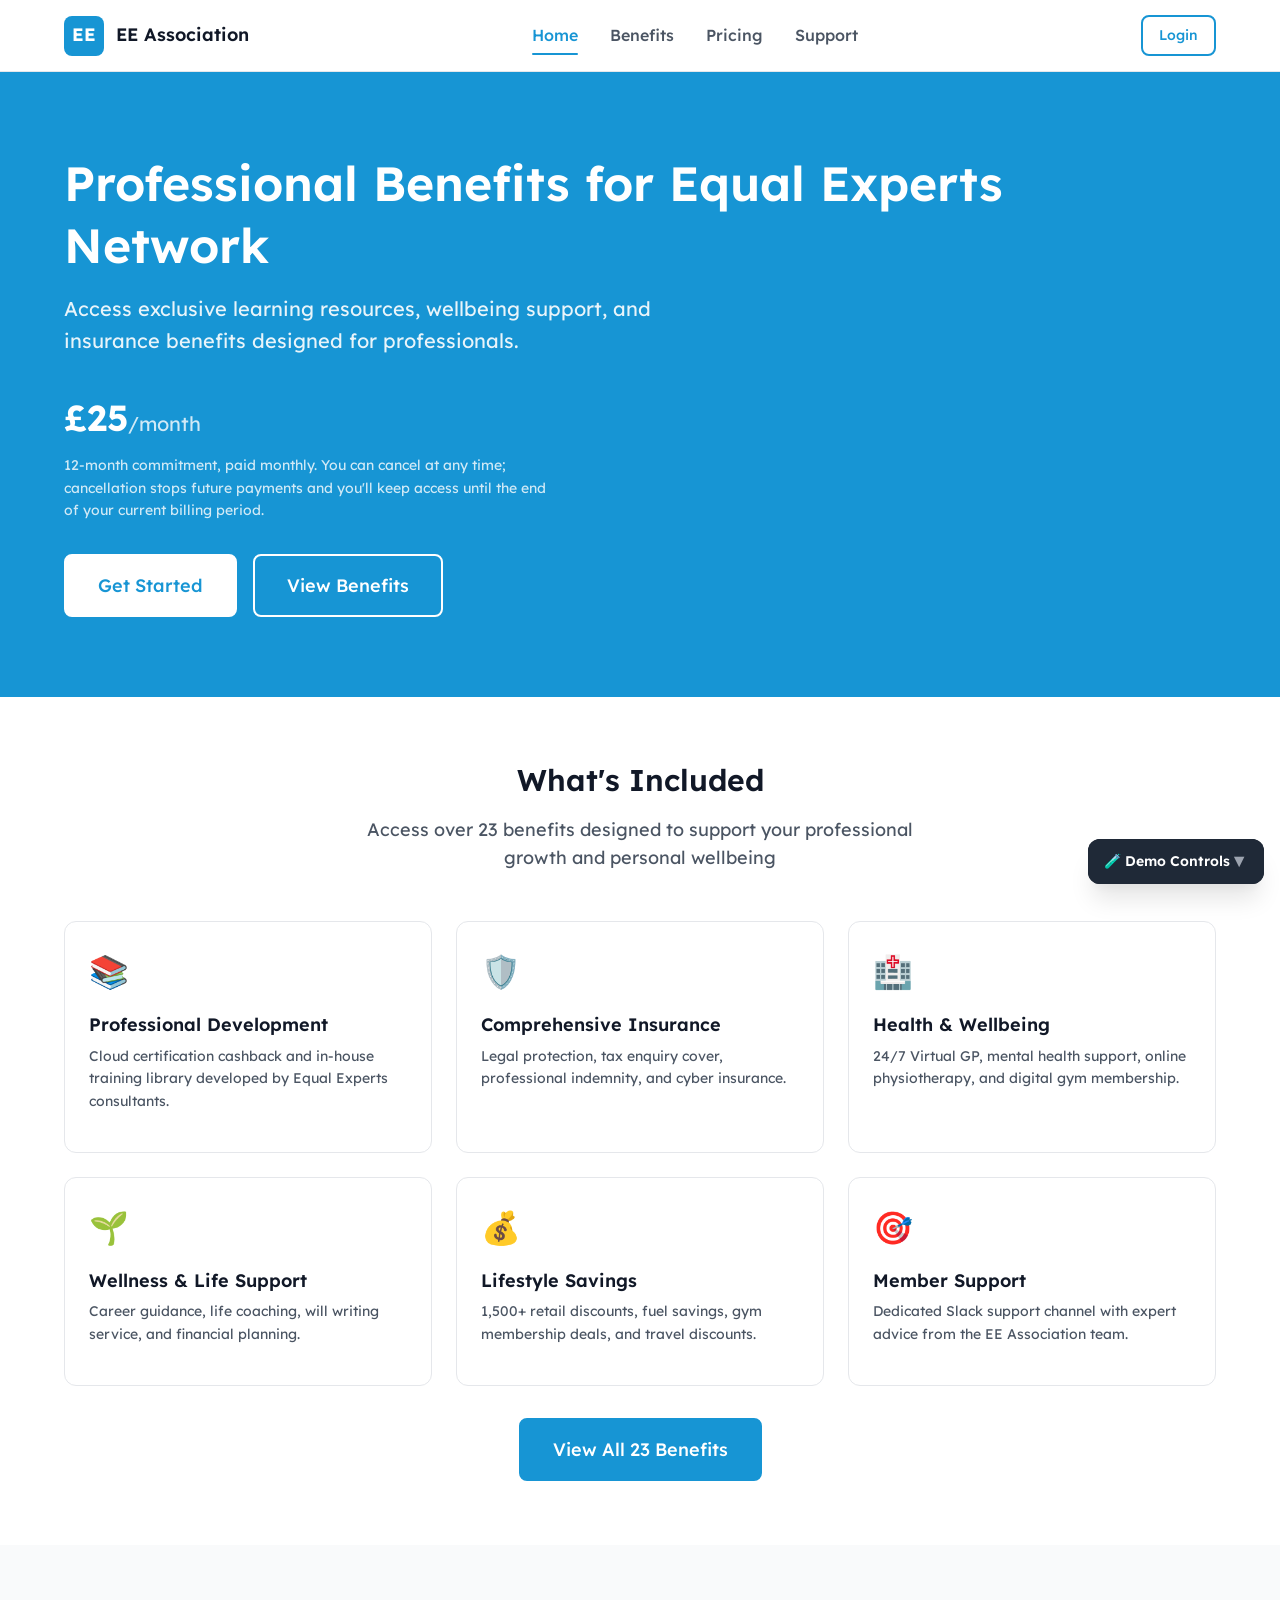
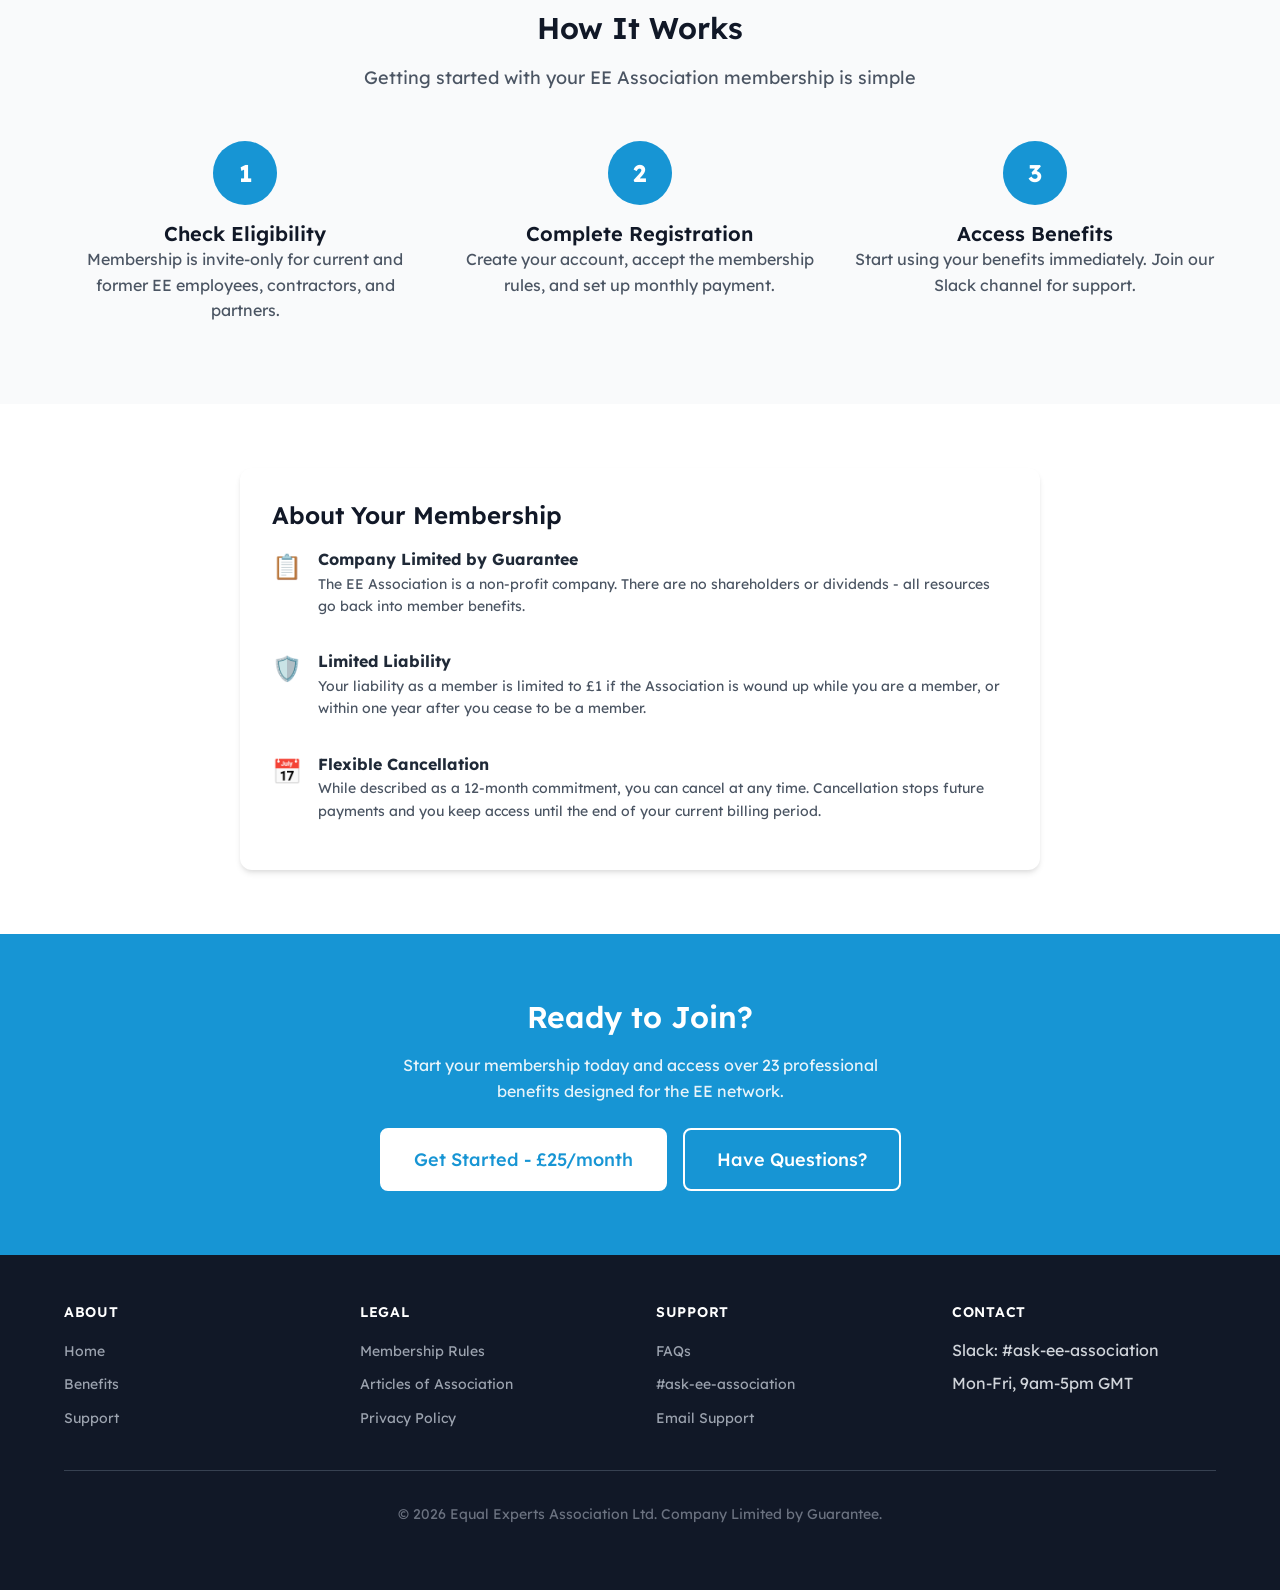
==== commit 45b7bb34: "Add files via upload" ====
--- a/index.html
+++ b/index.html
@@ -26,6 +26,7 @@
       <ul class="nav-menu" id="publicNav">
         <li><a href="index.html" class="nav-link active">Home</a></li>
         <li><a href="benefits.html" class="nav-link">Benefits</a></li>
+        <li><a href="pricing.html" class="nav-link">Pricing</a></li>
         <li><a href="support.html" class="nav-link">Support</a></li>
       </ul>
       
@@ -33,6 +34,7 @@
       <ul class="nav-menu" id="memberNav" style="display: none;">
         <li><a href="dashboard.html" class="nav-link">Dashboard</a></li>
         <li><a href="benefits.html" class="nav-link">Benefits</a></li>
+        <li><a href="pricing.html" class="nav-link">Pricing</a></li>
         <li><a href="account.html" class="nav-link">Account</a></li>
         <li><a href="support.html" class="nav-link">Support</a></li>
         <li id="adminLink" style="display: none;"><a href="admin.html" class="nav-link">Admin</a></li>
--- a/css/components.css
+++ b/css/components.css
@@ -760,11 +760,24 @@
   border-radius: var(--radius-xl);
   padding: var(--space-6);
   transition: all var(--transition-base);
+  position: relative;
 }
 
 .benefit-card:hover {
   border-color: var(--ee-blue);
   box-shadow: var(--shadow-md);
+}
+
+.benefit-card-addon {
+  background: #fffbf0;
+  border: 2px solid #fbbf24;
+  border-style: dashed;
+}
+
+.benefit-card-addon:hover {
+  border-color: #f59e0b;
+  border-style: dashed;
+  box-shadow: 0 4px 6px -1px rgba(251, 191, 36, 0.2), 0 2px 4px -1px rgba(251, 191, 36, 0.1);
 }
 
 .benefit-icon {
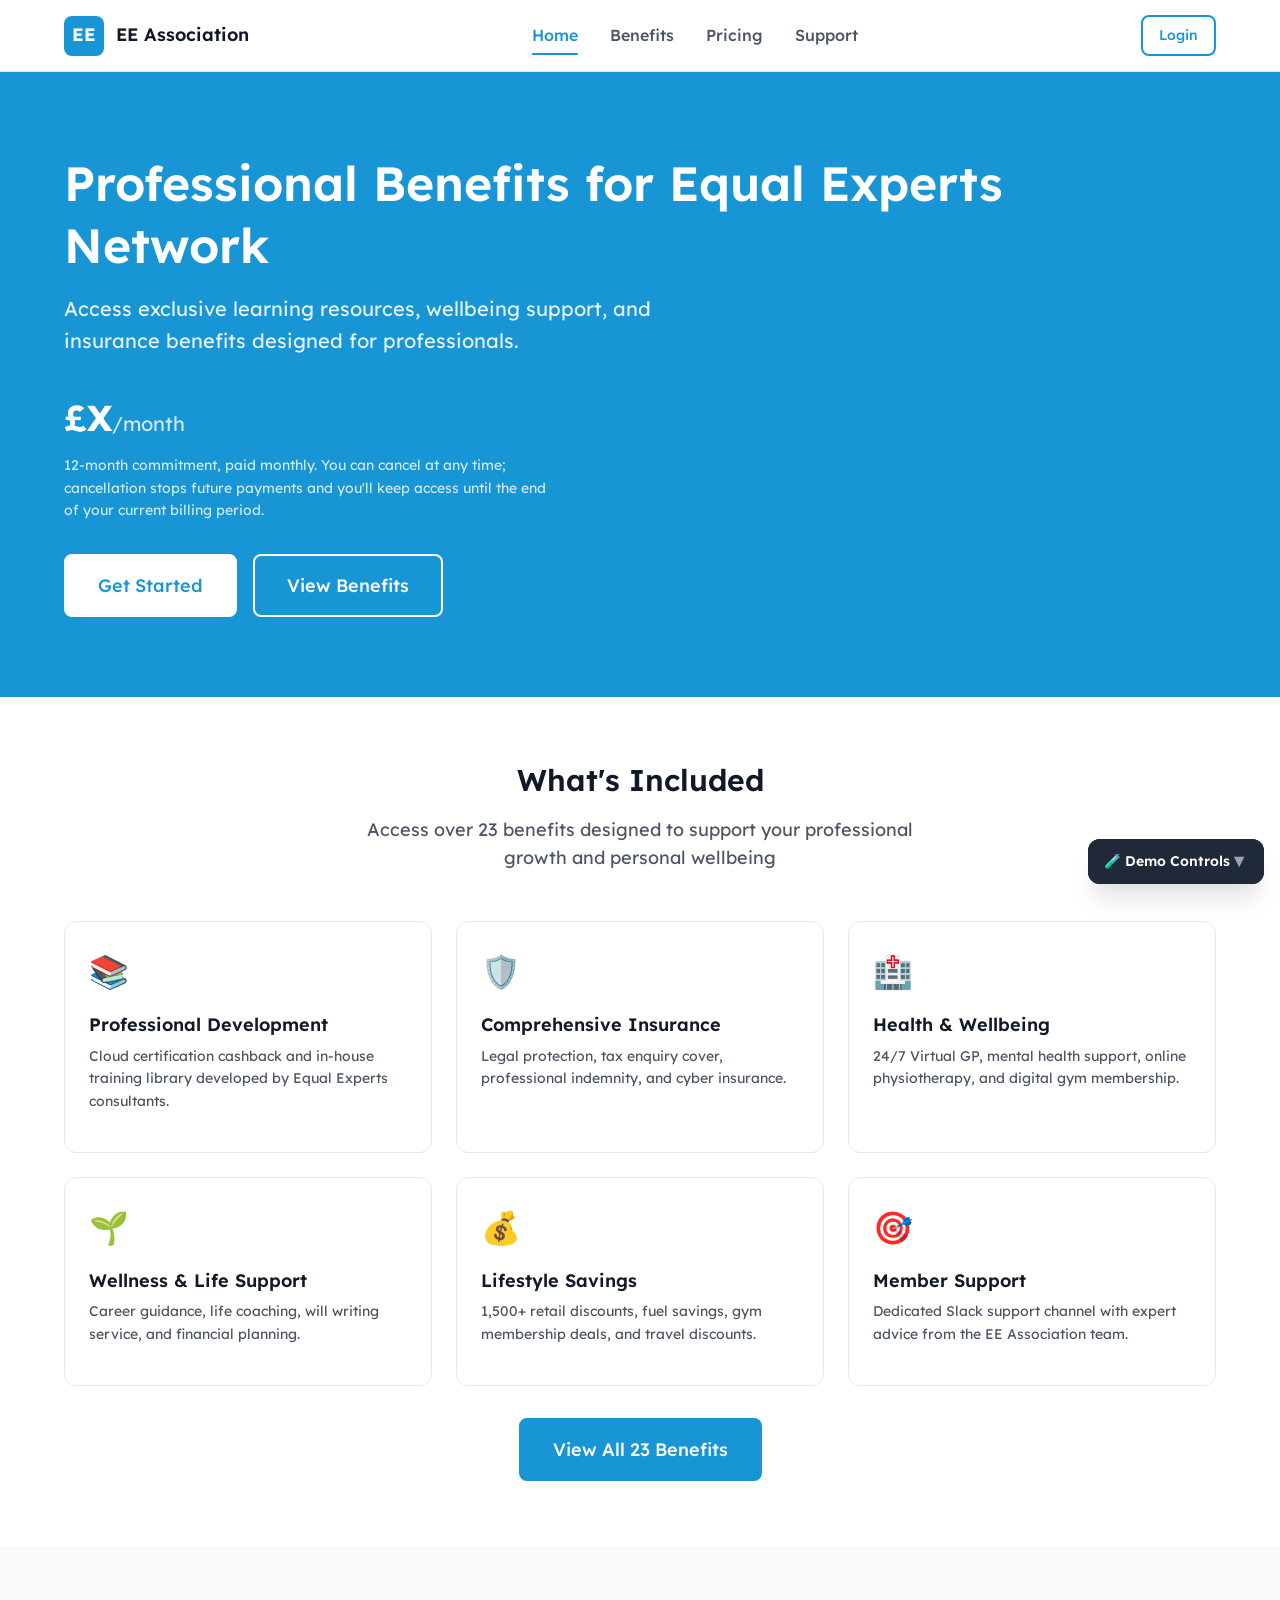
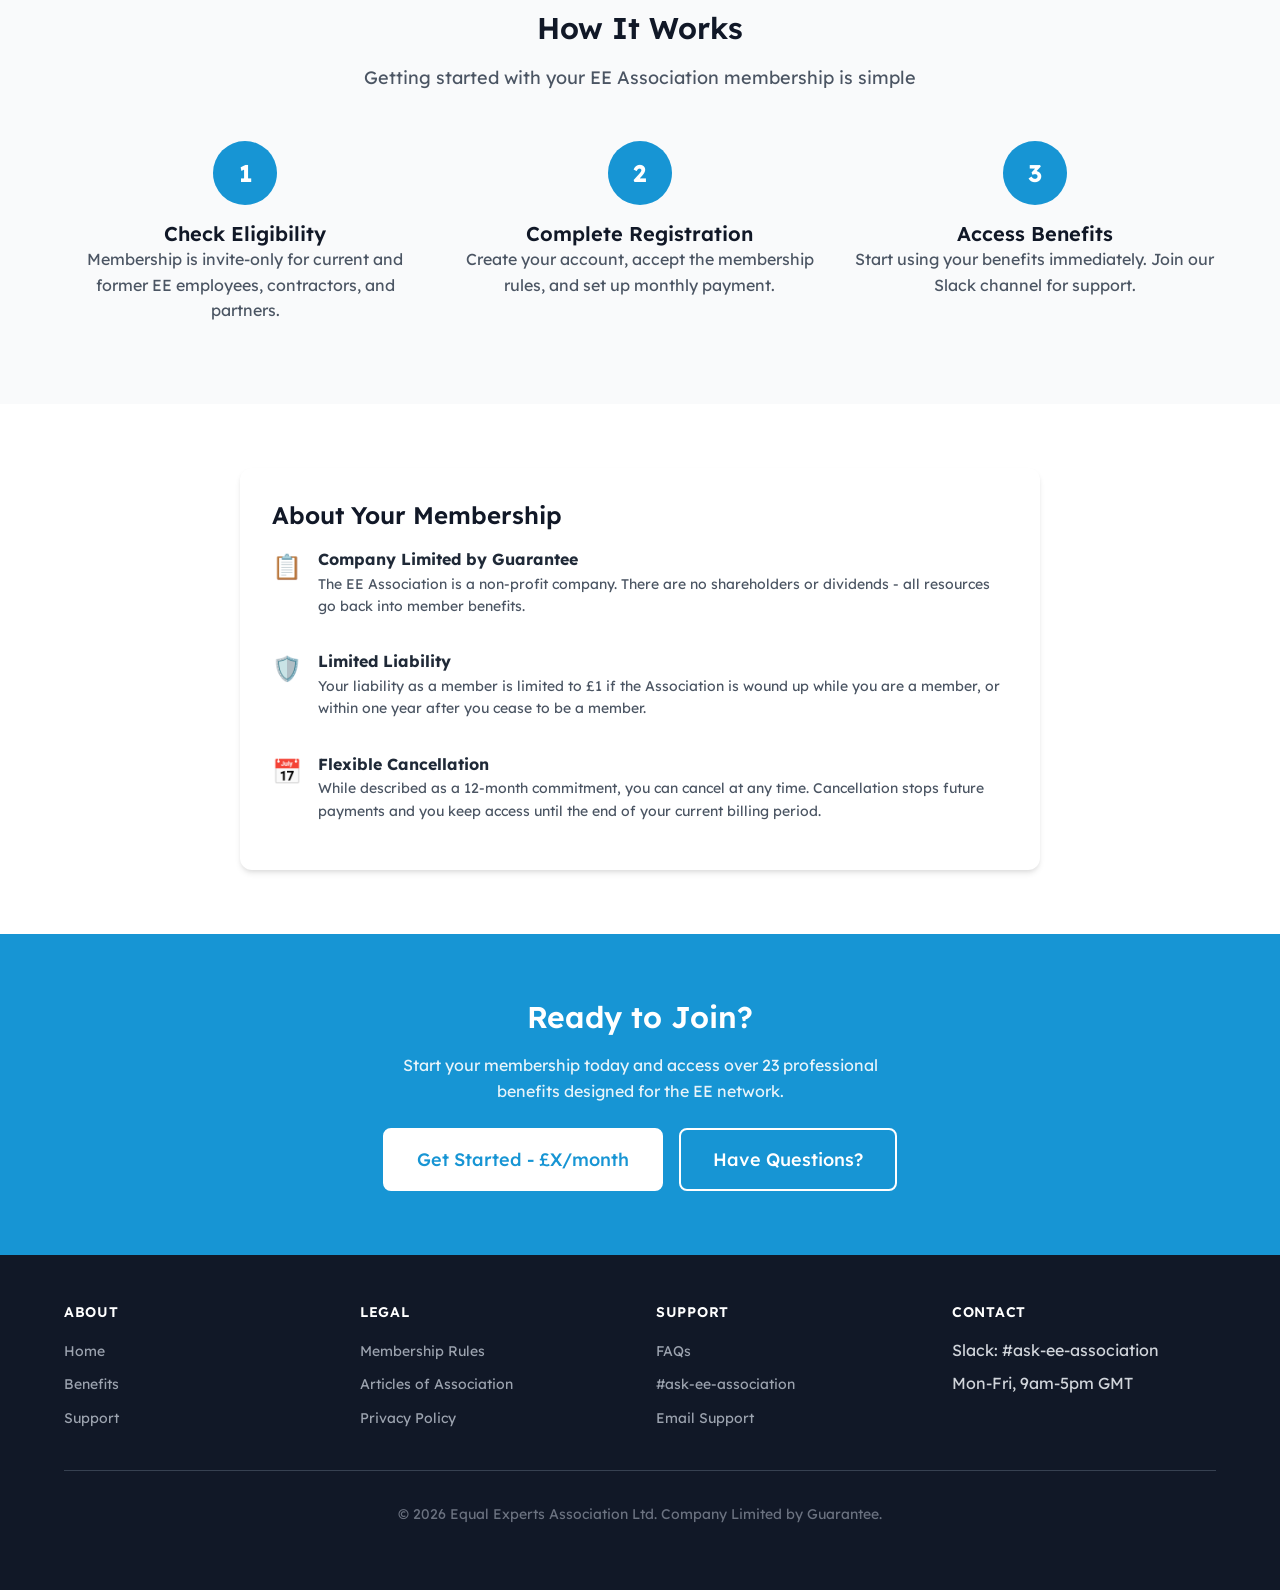
==== commit 2d2dad15: "Add files via upload" ====
--- a/index.html
+++ b/index.html
@@ -59,7 +59,7 @@
       <p class="subtitle">Access exclusive learning resources, wellbeing support, and insurance benefits designed for professionals.</p>
       
       <div class="hero-price">
-        <span class="amount">£25</span><span class="period">/month</span>
+        <span class="amount">£X</span><span class="period">/month</span>
         <p class="commitment">12-month commitment, paid monthly. You can cancel at any time; cancellation stops future payments and you'll keep access until the end of your current billing period.</p>
       </div>
       
@@ -201,7 +201,7 @@
       <h2 style="color: white; margin-bottom: var(--space-4);">Ready to Join?</h2>
       <p style="opacity: 0.9; margin-bottom: var(--space-6); max-width: 500px; margin-left: auto; margin-right: auto;">Start your membership today and access over 23 professional benefits designed for the EE network.</p>
       <div style="display: flex; gap: var(--space-4); justify-content: center; flex-wrap: wrap;">
-        <a href="register.html" class="btn btn-white btn-lg">Get Started - £25/month</a>
+        <a href="register.html" class="btn btn-white btn-lg">Get Started - £X/month</a>
         <a href="support.html" class="btn btn-outline-white btn-lg">Have Questions?</a>
       </div>
     </div>
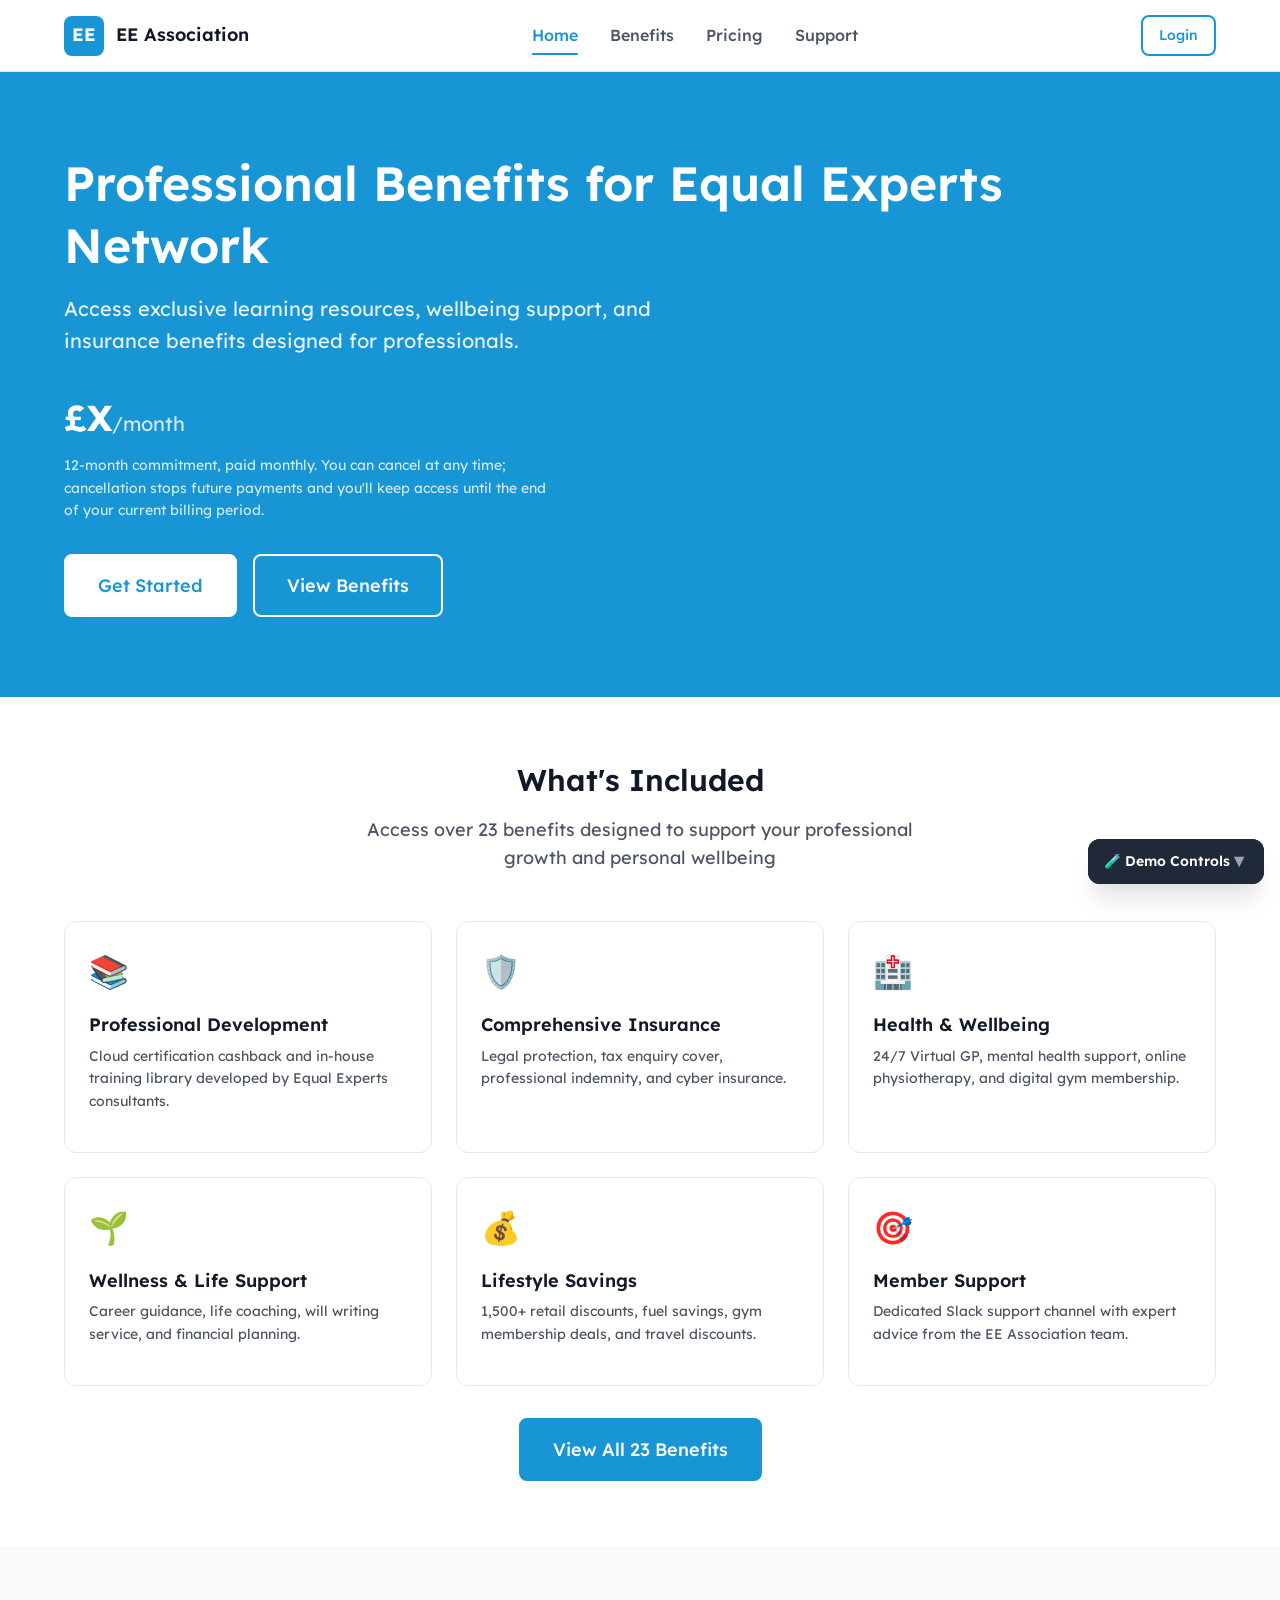
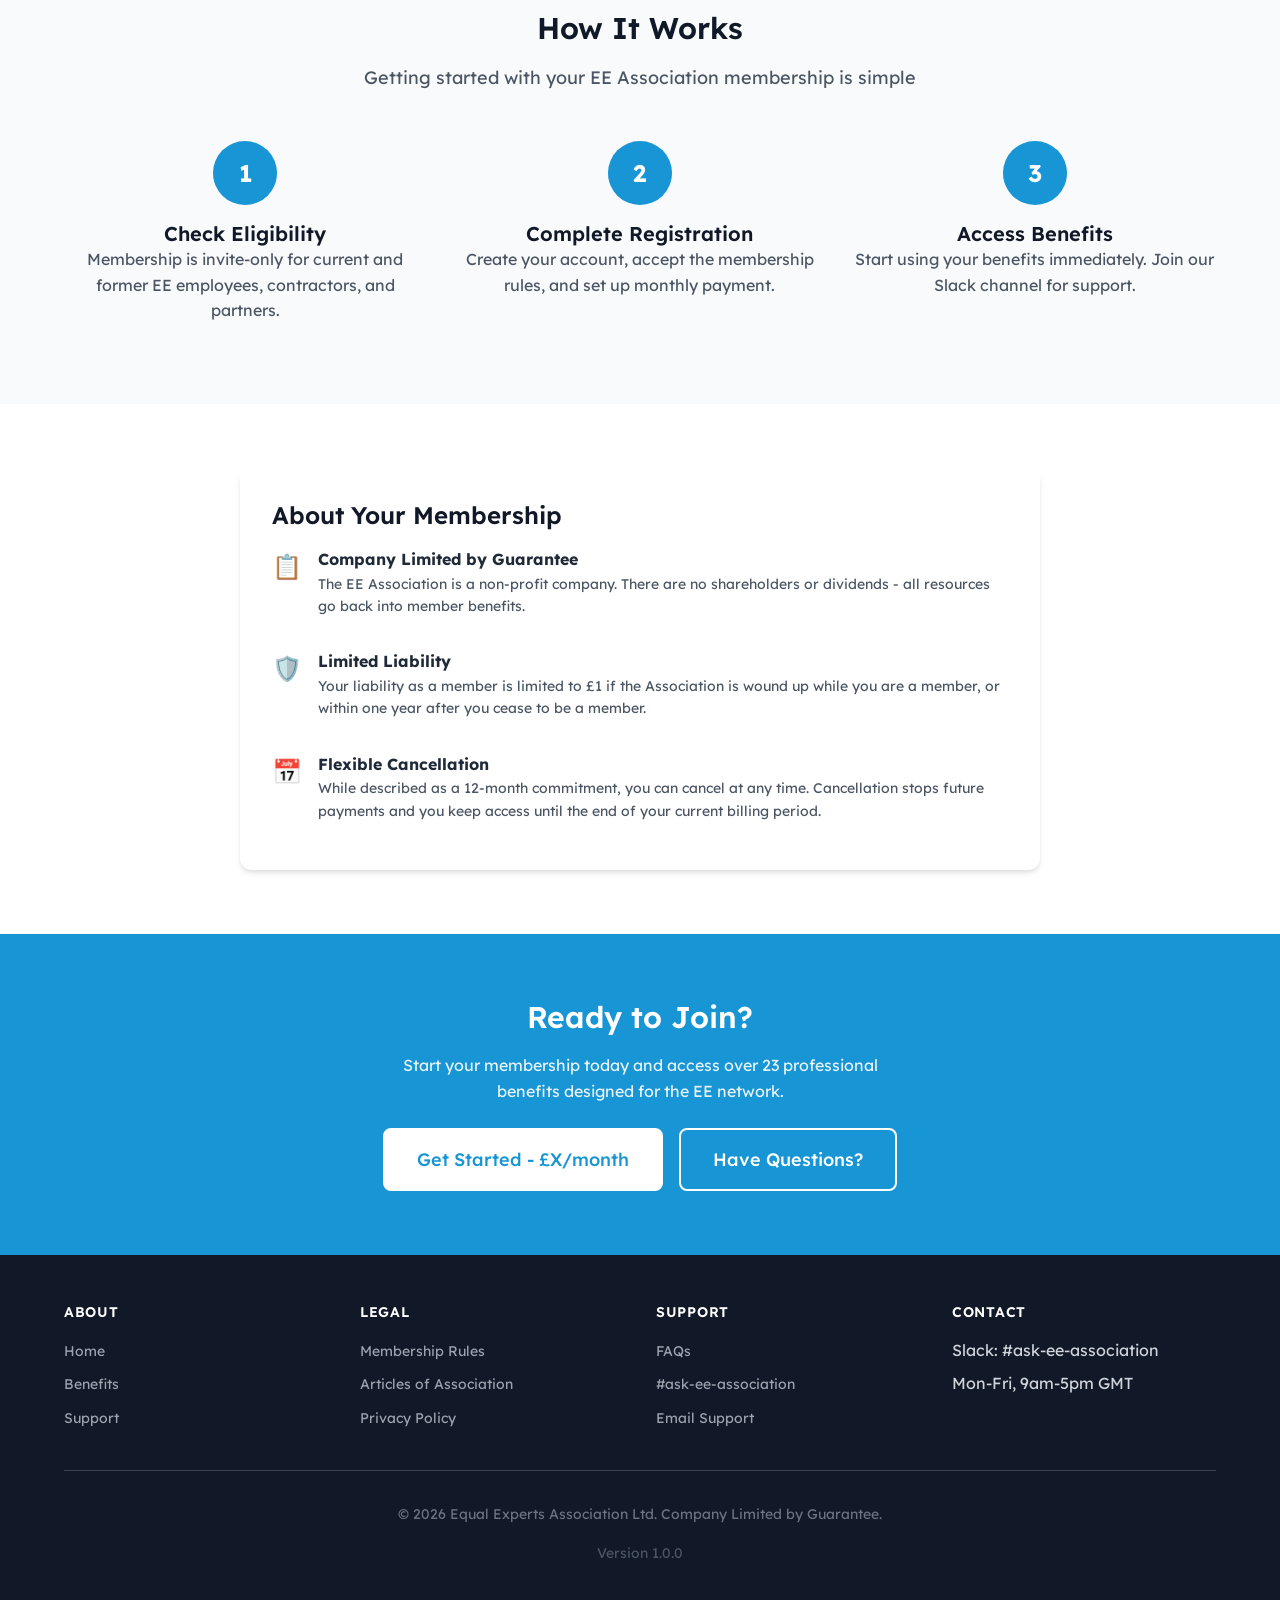
==== commit b4990ad7: "Add files via upload" ====
--- a/index.html
+++ b/index.html
@@ -245,6 +245,7 @@
       </div>
       <div class="footer-bottom">
         <p>&copy; 2026 Equal Experts Association Ltd. Company Limited by Guarantee.</p>
+        <p class="text-sm text-gray" style="margin-top: var(--space-2);">Version 1.0.0</p>
       </div>
     </div>
   </footer>
